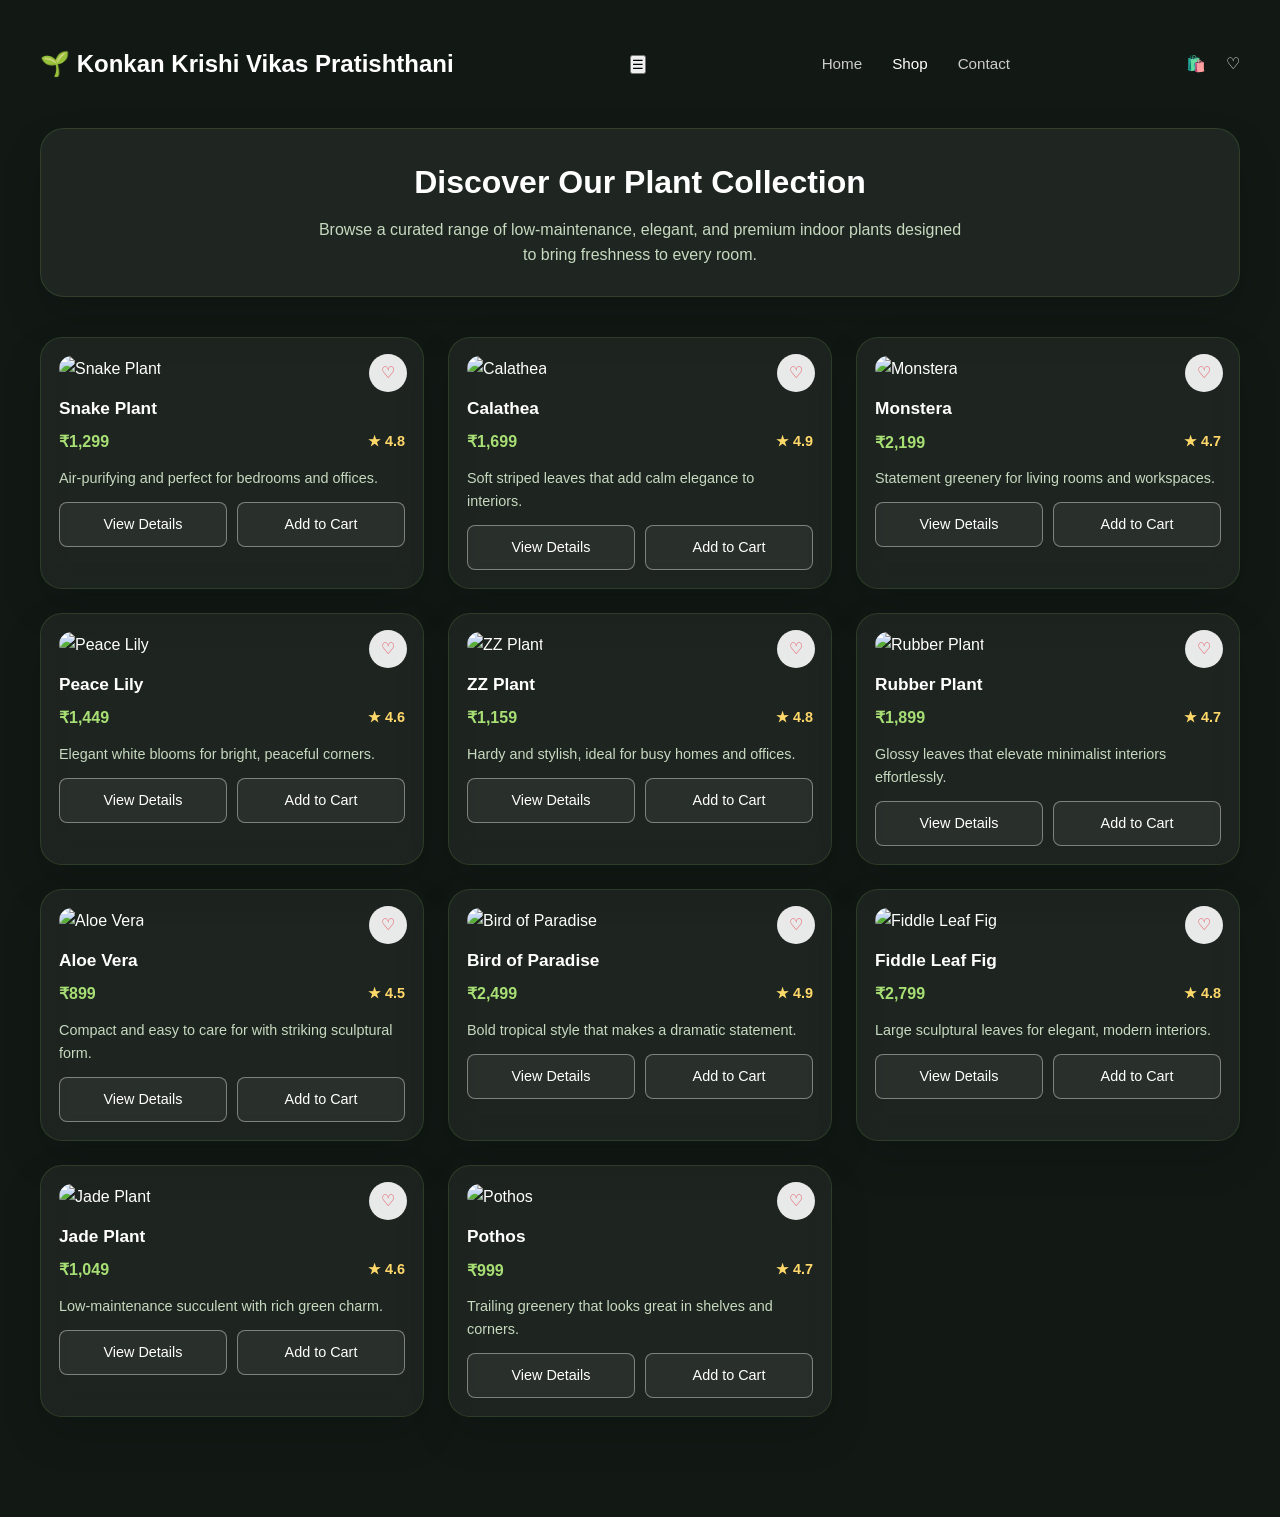
==== shop.html @ a250989b "Add files via upload" ====
<!DOCTYPE html>
<html lang="en">
<head>
  <meta charset="UTF-8" />
  <meta name="viewport" content="width=device-width, initial-scale=1.0" />
  <title>Shop - Konkan Krishi Vikas Pratishthani</title>
  <link rel="preconnect" href="https://fonts.googleapis.com" />
  <link rel="preconnect" href="https://fonts.gstatic.com" crossorigin />
  <link href="https://fonts.googleapis.com/css2?family=Poppins:wght@400;500;600;700&display=swap" rel="stylesheet" />
  <link rel="stylesheet" href="style.css" />
  <style>
    .shop-page {
      padding: 20px 0 60px;
    }

    .shop-hero {
      margin: 20px 0 40px;
      padding: 28px;
      border-radius: 24px;
      background: rgba(255, 255, 255, 0.06);
      border: 1px solid rgba(136, 192, 87, 0.16);
      box-shadow: 0 20px 40px rgba(0, 0, 0, 0.16);
      text-align: center;
    }

    .shop-hero h1 {
      font-size: 2rem;
      margin-bottom: 8px;
    }

    .shop-hero p {
      color: #c7d9bf;
      margin: 0 auto;
      max-width: 650px;
    }

    .shop-grid {
      display: grid;
      grid-template-columns: repeat(3, minmax(0, 1fr));
      gap: 24px;
    }

    .shop-card {
      background: rgba(255, 255, 255, 0.05);
      border: 1px solid rgba(136, 192, 87, 0.16);
      border-radius: 22px;
      padding: 18px;
      backdrop-filter: blur(14px);
      -webkit-backdrop-filter: blur(14px);
      box-shadow: 0 18px 40px rgba(0, 0, 0, 0.16);
      transition: transform 0.3s ease, box-shadow 0.3s ease;
      position: relative;
    }

    .shop-card:hover {
      transform: translateY(-4px);
      box-shadow: 0 24px 44px rgba(0, 0, 0, 0.22);
    }

    .shop-card img {
      width: 100%;
      height: 220px;
      object-fit: cover;
      border-radius: 16px;
      margin-bottom: 14px;
    }

    .wishlist-btn {
      position: absolute;
      top: 16px;
      right: 16px;
      border: none;
      width: 38px;
      height: 38px;
      border-radius: 50%;
      background: rgba(255,255,255,0.9);
      color: #e63946;
      font-size: 1rem;
      cursor: pointer;
      transition: transform 0.2s ease;
    }

    .wishlist-btn:hover {
      transform: scale(1.08);
    }

    .shop-card h3 {
      font-size: 1.08rem;
      margin-bottom: 6px;
    }

    .shop-card p {
      color: #c7d9bf;
      font-size: 0.9rem;
      margin-bottom: 12px;
    }

    .shop-meta {
      display: flex;
      justify-content: space-between;
      align-items: center;
      margin-bottom: 12px;
      color: #a8df74;
      font-weight: 600;
    }

    .shop-rating {
      color: #ffd86a;
      font-size: 0.9rem;
    }

    .shop-actions {
      display: flex;
      gap: 10px;
      flex-wrap: wrap;
    }

    .shop-actions .btn {
      flex: 1;
      text-align: center;
    }

    @media (max-width: 900px) {
      .shop-grid {
        grid-template-columns: repeat(2, minmax(0, 1fr));
      }
    }

    @media (max-width: 600px) {
      .shop-grid {
        grid-template-columns: 1fr;
      }

      .shop-hero {
        padding: 20px;
      }

      .shop-actions {
        flex-direction: column;
      }
    }
  </style>
</head>
<body>
  <div class="container shop-page">
    <header>
      <nav>
        <a class="logo" href="index.html">🌱 Konkan Krishi Vikas Pratishthani</a>
        <button class="menu-toggle" type="button" aria-label="Toggle navigation" aria-expanded="false">☰</button>
        <ul class="nav-links">
          <li><a href="index.html">Home</a></li>
          <li><a href="shop.html" class="active">Shop</a></li>
          <li><a href="pages/contact.html">Contact</a></li>
        </ul>
        <div class="nav-icons">
          <a class="icon-btn" href="pages/cart.html" aria-label="View cart">🛍️</a>
          <a class="icon-btn" href="pages/wishlist.html" aria-label="Wishlist">♡</a>
        </div>
      </nav>
    </header>

    <section class="shop-hero">
      <h1>Discover Our Plant Collection</h1>
      <p>Browse a curated range of low-maintenance, elegant, and premium indoor plants designed to bring freshness to every room.</p>
    </section>

    <section class="shop-grid" aria-label="Plant products">
      <article class="shop-card">
        <button class="wishlist-btn" type="button" aria-label="Add to wishlist">♡</button>
        <img src="https://images.unsplash.com/photo-1512428559087-560fa5ceab42?auto=format&fit=crop&w=600&q=80" alt="Snake Plant" />
        <h3>Snake Plant</h3>
        <div class="shop-meta">
          <span>₹1,299</span>
          <span class="shop-rating">★ 4.8</span>
        </div>
        <p>Air-purifying and perfect for bedrooms and offices.</p>
        <div class="shop-actions">
          <a class="btn" href="pages/product-details.html">View Details</a>
          <a class="btn" href="pages/cart.html">Add to Cart</a>
        </div>
      </article>

      <article class="shop-card">
        <button class="wishlist-btn" type="button" aria-label="Add to wishlist">♡</button>
        <img src="https://images.unsplash.com/photo-1485955900006-10f4d324d411?auto=format&fit=crop&w=600&q=80" alt="Calathea" />
        <h3>Calathea</h3>
        <div class="shop-meta">
          <span>₹1,699</span>
          <span class="shop-rating">★ 4.9</span>
        </div>
        <p>Soft striped leaves that add calm elegance to interiors.</p>
        <div class="shop-actions">
          <a class="btn" href="pages/product-details.html">View Details</a>
          <a class="btn" href="pages/cart.html">Add to Cart</a>
        </div>
      </article>

      <article class="shop-card">
        <button class="wishlist-btn" type="button" aria-label="Add to wishlist">♡</button>
        <img src="https://images.unsplash.com/photo-1534349762230-e0cadf78f5da?auto=format&fit=crop&w=600&q=80" alt="Monstera" />
        <h3>Monstera</h3>
        <div class="shop-meta">
          <span>₹2,199</span>
          <span class="shop-rating">★ 4.7</span>
        </div>
        <p>Statement greenery for living rooms and workspaces.</p>
        <div class="shop-actions">
          <a class="btn" href="pages/product-details.html">View Details</a>
          <a class="btn" href="pages/cart.html">Add to Cart</a>
        </div>
      </article>

      <article class="shop-card">
        <button class="wishlist-btn" type="button" aria-label="Add to wishlist">♡</button>
        <img src="https://images.unsplash.com/photo-1545241047-6083a3684587?auto=format&fit=crop&w=600&q=80" alt="Peace Lily" />
        <h3>Peace Lily</h3>
        <div class="shop-meta">
          <span>₹1,449</span>
          <span class="shop-rating">★ 4.6</span>
        </div>
        <p>Elegant white blooms for bright, peaceful corners.</p>
        <div class="shop-actions">
          <a class="btn" href="pages/product-details.html">View Details</a>
          <a class="btn" href="pages/cart.html">Add to Cart</a>
        </div>
      </article>

      <article class="shop-card">
        <button class="wishlist-btn" type="button" aria-label="Add to wishlist">♡</button>
        <img src="https://images.unsplash.com/photo-1509316975850-ff9c5deb0cd9?auto=format&fit=crop&w=600&q=80" alt="ZZ Plant" />
        <h3>ZZ Plant</h3>
        <div class="shop-meta">
          <span>₹1,159</span>
          <span class="shop-rating">★ 4.8</span>
        </div>
        <p>Hardy and stylish, ideal for busy homes and offices.</p>
        <div class="shop-actions">
          <a class="btn" href="pages/product-details.html">View Details</a>
          <a class="btn" href="pages/cart.html">Add to Cart</a>
        </div>
      </article>

      <article class="shop-card">
        <button class="wishlist-btn" type="button" aria-label="Add to wishlist">♡</button>
        <img src="https://images.unsplash.com/photo-1501004318641-b39e6451bec6?auto=format&fit=crop&w=600&q=80" alt="Rubber Plant" />
        <h3>Rubber Plant</h3>
        <div class="shop-meta">
          <span>₹1,899</span>
          <span class="shop-rating">★ 4.7</span>
        </div>
        <p>Glossy leaves that elevate minimalist interiors effortlessly.</p>
        <div class="shop-actions">
          <a class="btn" href="pages/product-details.html">View Details</a>
          <a class="btn" href="pages/cart.html">Add to Cart</a>
        </div>
      </article>

      <article class="shop-card">
        <button class="wishlist-btn" type="button" aria-label="Add to wishlist">♡</button>
        <img src="https://images.unsplash.com/photo-1463320726281-696a485928c7?auto=format&fit=crop&w=600&q=80" alt="Aloe Vera" />
        <h3>Aloe Vera</h3>
        <div class="shop-meta">
          <span>₹899</span>
          <span class="shop-rating">★ 4.5</span>
        </div>
        <p>Compact and easy to care for with striking sculptural form.</p>
        <div class="shop-actions">
          <a class="btn" href="pages/product-details.html">View Details</a>
          <a class="btn" href="pages/cart.html">Add to Cart</a>
        </div>
      </article>

      <article class="shop-card">
        <button class="wishlist-btn" type="button" aria-label="Add to wishlist">♡</button>
        <img src="https://images.unsplash.com/photo-1494526585095-c41746248156?auto=format&fit=crop&w=600&q=80" alt="Bird of Paradise" />
        <h3>Bird of Paradise</h3>
        <div class="shop-meta">
          <span>₹2,499</span>
          <span class="shop-rating">★ 4.9</span>
        </div>
        <p>Bold tropical style that makes a dramatic statement.</p>
        <div class="shop-actions">
          <a class="btn" href="pages/product-details.html">View Details</a>
          <a class="btn" href="pages/cart.html">Add to Cart</a>
        </div>
      </article>

      <article class="shop-card">
        <button class="wishlist-btn" type="button" aria-label="Add to wishlist">♡</button>
        <img src="https://images.unsplash.com/photo-1466692476868-aef1dfb1e735?auto=format&fit=crop&w=600&q=80" alt="Fiddle Leaf Fig" />
        <h3>Fiddle Leaf Fig</h3>
        <div class="shop-meta">
          <span>₹2,799</span>
          <span class="shop-rating">★ 4.8</span>
        </div>
        <p>Large sculptural leaves for elegant, modern interiors.</p>
        <div class="shop-actions">
          <a class="btn" href="pages/product-details.html">View Details</a>
          <a class="btn" href="pages/cart.html">Add to Cart</a>
        </div>
      </article>

      <article class="shop-card">
        <button class="wishlist-btn" type="button" aria-label="Add to wishlist">♡</button>
        <img src="https://images.unsplash.com/photo-1446071103084-c257b5f70672?auto=format&fit=crop&w=600&q=80" alt="Jade Plant" />
        <h3>Jade Plant</h3>
        <div class="shop-meta">
          <span>₹1,049</span>
          <span class="shop-rating">★ 4.6</span>
        </div>
        <p>Low-maintenance succulent with rich green charm.</p>
        <div class="shop-actions">
          <a class="btn" href="pages/product-details.html">View Details</a>
          <a class="btn" href="pages/cart.html">Add to Cart</a>
        </div>
      </article>

      <article class="shop-card">
        <button class="wishlist-btn" type="button" aria-label="Add to wishlist">♡</button>
        <img src="https://images.unsplash.com/photo-1463320726281-696a485928c7?auto=format&fit=crop&w=600&q=80" alt="Pothos" />
        <h3>Pothos</h3>
        <div class="shop-meta">
          <span>₹999</span>
          <span class="shop-rating">★ 4.7</span>
        </div>
        <p>Trailing greenery that looks great in shelves and corners.</p>
        <div class="shop-actions">
          <a class="btn" href="pages/product-details.html">View Details</a>
          <a class="btn" href="pages/cart.html">Add to Cart</a>
        </div>
      </article>
    </section>
  </div>

  <script src="script.js"></script>
</body>
</html>
---- style.css ----
/* RESET & BASE STYLES */
* {
  margin: 0;
  padding: 0;
  box-sizing: border-box;
  font-family: 'Segoe UI', Tahoma, Geneva, Verdana, sans-serif;
}

body {
  background-color: #121915;
  color: #ffffff;
  line-height: 1.6;
  padding-bottom: 40px;
  overflow-x: hidden;
}

a {
  color: inherit;
  text-decoration: none;
}

ul {
  list-style: none;
}

.container {
  max-width: 1200px;
  margin: 0 auto;
  padding: 0 20px;
}

/* REUSABLE UI COMPONENTS */
.btn {
  display: inline-block;
  padding: 10px 24px;
  border-radius: 8px;
  border: 1px solid rgba(255, 255, 255, 0.4);
  background: rgba(255, 255, 255, 0.05);
  color: #fff;
  cursor: pointer;
  transition: all 0.3s ease;
  font-size: 0.9rem;
}

.btn:hover {
  background: rgba(255, 255, 255, 0.2);
}

.btn-icon {
  padding: 10px 14px;
}

/* GLASSMORPHISM CARD */
.glass-card {
  background: rgba(255, 255, 255, 0.04);
  border: 1px solid rgba(255, 255, 255, 0.12);
  backdrop-filter: blur(12px);
  -webkit-backdrop-filter: blur(12px);
  border-radius: 20px;
  padding: 24px;
}

/* SECTION TITLES WITH ACCENTS */
.section-title {
  text-align: center;
  font-size: 2rem;
  margin: 80px 0 40px 0;
  position: relative;
  display: flex;
  align-items: center;
  justify-content: center;
}

.section-title::before, 
.section-title::after {
  content: '';
  display: inline-block;
  width: 12px;
  height: 24px;
  border: 2px solid #88c057;
  margin: 0 12px;
}

.section-title::before {
  border-right: none;
  border-bottom: none;
}

.section-title::after {
  border-left: none;
  border-top: none;
}

/* HEADER / NAVBAR */
header {
  padding: 25px 0;
}

nav {
  display: flex;
  justify-content: space-between;
  align-items: center;
}

.logo {
  display: flex;
  align-items: center;
  gap: 10px;
  font-size: 1.5rem;
  font-weight: 700;
}

.nav-links {
  display: flex;
  gap: 30px;
  font-size: 0.95rem;
  color: #ccc;
}

.nav-links a.active, 
.nav-links a:hover {
  color: #fff;
}

.nav-icons {
  display: flex;
  gap: 20px;
  align-items: center;
  cursor: pointer;
}

/* HERO SECTION */
.hero {
  display: grid;
  grid-template-columns: 1fr 1fr;
  gap: 40px;
  align-items: center;
  min-height: 500px;
  position: relative;
  margin-top: 20px;
}

.hero-content h1 {
  font-size: 3.5rem;
  font-weight: 600;
  line-height: 1.1;
  margin-bottom: 15px;
}

.hero-content p {
  color: #aaa;
  margin-bottom: 30px;
  max-width: 450px;
  font-size: 0.9rem;
}

.hero-buttons {
  display: flex;
  gap: 15px;
  align-items: center;
}

.review-badge {
  display: flex;
  align-items: center;
  gap: 12px;
  margin-top: 40px;
  max-width: 280px;
}

.review-badge img {
  width: 40px;
  height: 40px;
  border-radius: 50%;
  object-fit: cover;
}

.review-badge .stars {
  color: #f1c40f;
  font-size: 0.8rem;
}

.hero-card {
  position: relative;
  text-align: center;
}

.hero-card img {
  width: 80%;
  max-width: 320px;
  margin-top: -60px;
}

.hero-card-tag {
  color: #aaa;
  font-size: 0.8rem;
}

.hero-card h3 {
  margin: 5px 0 15px 0;
}

/* TRENDY PLANTS SECTION */
.trendy-grid {
  display: flex;
  flex-direction: column;
  gap: 30px;
}

.trendy-card {
  display: grid;
  grid-template-columns: 1fr 1fr;
  align-items: center;
  position: relative;
  overflow: hidden;
}

.trendy-card img {
  width: 100%;
  max-width: 300px;
  margin: 0 auto;
}

.trendy-details h3 {
  font-size: 1.5rem;
  margin-bottom: 10px;
}

.trendy-details p {
  color: #aaa;
  font-size: 0.85rem;
  margin-bottom: 20px;
}

.price {
  font-size: 1.2rem;
  font-weight: 600;
  margin-bottom: 15px;
}

.action-row {
  display: flex;
  gap: 10px;
}

/* GRID LAYOUT FOR TOP SELLING & REVIEWS */
.grid-3 {
  display: grid;
  grid-template-columns: repeat(3, 1fr);
  gap: 30px;
}

.plant-card {
  text-align: center;
  position: relative;
}

.plant-card img {
  height: 200px;
  object-fit: contain;
  margin-bottom: 15px;
}

.plant-card h4 {
  margin-bottom: 5px;
}

.plant-card p {
  color: #aaa;
  font-size: 0.8rem;
  margin-bottom: 15px;
}

.plant-card-footer {
  display: flex;
  justify-content: space-between;
  align-items: center;
  margin-top: 10px;
}

/* REVIEWS SECTION */
.review-card {
  display: flex;
  flex-direction: column;
  gap: 15px;
}

.reviewer {
  display: flex;
  align-items: center;
  gap: 15px;
}

.reviewer img {
  width: 50px;
  height: 50px;
  border-radius: 50%;
  object-fit: cover;
}

.reviewer-info h4 {
  font-size: 1rem;
}

.reviewer-info .stars {
  color: #f1c40f;
  font-size: 0.75rem;
}

.review-card p {
  color: #aaa;
  font-size: 0.85rem;
}

/* BEST O2 SECTION */
.o2-card {
  display: grid;
  grid-template-columns: 1fr 1fr;
  align-items: center;
  gap: 30px;
  margin-top: 40px;
}

.o2-card img {
  width: 100%;
  max-width: 380px;
  margin: 0 auto;
}

/* FOOTER */
footer {
  margin-top: 100px;
  padding-top: 40px;
  border-top: 1px solid rgba(255, 255, 255, 0.05);
}

.footer-grid {
  display: grid;
  grid-template-columns: 2fr 1fr 2fr;
  gap: 40px;
}

.footer-col p {
  color: #aaa;
  font-size: 0.85rem;
  margin-top: 15px;
}

.footer-links h4, 
.footer-subscribe h4 {
  margin-bottom: 15px;
}

.footer-links ul {
  display: flex;
  flex-direction: column;
  gap: 10px;
  font-size: 0.85rem;
  color: #aaa;
}

.subscribe-box {
  display: flex;
  margin-top: 15px;
}

.subscribe-box input {
  background: transparent;
  border: 1px solid rgba(255, 255, 255, 0.3);
  padding: 10px 15px;
  border-radius: 6px 0 0 6px;
  color: #fff;
  outline: none;
  width: 100%;
}

.subscribe-box button {
  background: #fff;
  color: #121915;
  border: none;
  padding: 10px 20px;
  border-radius: 0 6px 6px 0;
  cursor: pointer;
  font-weight: 600;
}

.footer-bottom {
  display: flex;
  justify-content: space-between;
  margin-top: 40px;
  font-size: 0.8rem;
  color: #777;
}

.social-links span {
  margin-right: 15px;
  cursor: pointer;
}

/* RESPONSIVE MEDIA QUERIES */
@media (max-width: 900px) {
  .hero, 
  .trendy-card, 
  .o2-card, 
  .footer-grid {
    grid-template-columns: 1fr;
  }
  
  .grid-3 {
    grid-template-columns: repeat(2, 1fr);
  }
  
  .nav-links {
    display: none;
  }
}

@media (max-width: 600px) {
  .container {
    padding: 0 16px;
  }

  header {
    padding: 18px 0;
  }

  nav {
    flex-wrap: wrap;
    gap: 12px;
  }

  .nav-icons {
    margin-left: auto;
  }

  .hero {
    gap: 24px;
    min-height: auto;
    margin-top: 10px;
  }

  .hero-content h1 {
    font-size: 2.2rem;
  }

  .hero-content p {
    max-width: none;
  }

  .hero-buttons,
  .action-row {
    flex-direction: column;
    align-items: stretch;
  }

  .btn {
    width: 100%;
    text-align: center;
  }

  .review-badge {
    max-width: none;
    margin-top: 24px;
  }

  .hero-card img {
    width: 100%;
    max-width: 240px;
    margin-top: 0;
  }

  .section-title {
    font-size: 1.5rem;
    margin: 50px 0 24px;
    flex-wrap: wrap;
    gap: 8px;
  }

  .section-title::before,
  .section-title::after {
    width: 10px;
    height: 18px;
  }

  .grid-3 {
    grid-template-columns: 1fr;
    gap: 20px;
  }

  .plant-card img {
    height: auto;
    max-height: 200px;
  }

  .trendy-card {
    padding: 20px;
  }

  .trendy-card img {
    max-width: 100%;
  }

  .o2-card {
    padding: 20px;
    gap: 20px;
  }

  .footer-grid {
    gap: 24px;
  }

  .subscribe-box {
    flex-direction: column;
  }

  .subscribe-box input,
  .subscribe-box button {
    border-radius: 6px;
  }

  .subscribe-box button {
    margin-top: 10px;
  }

  .footer-bottom {
    flex-direction: column;
    gap: 10px;
    align-items: flex-start;
  }
}
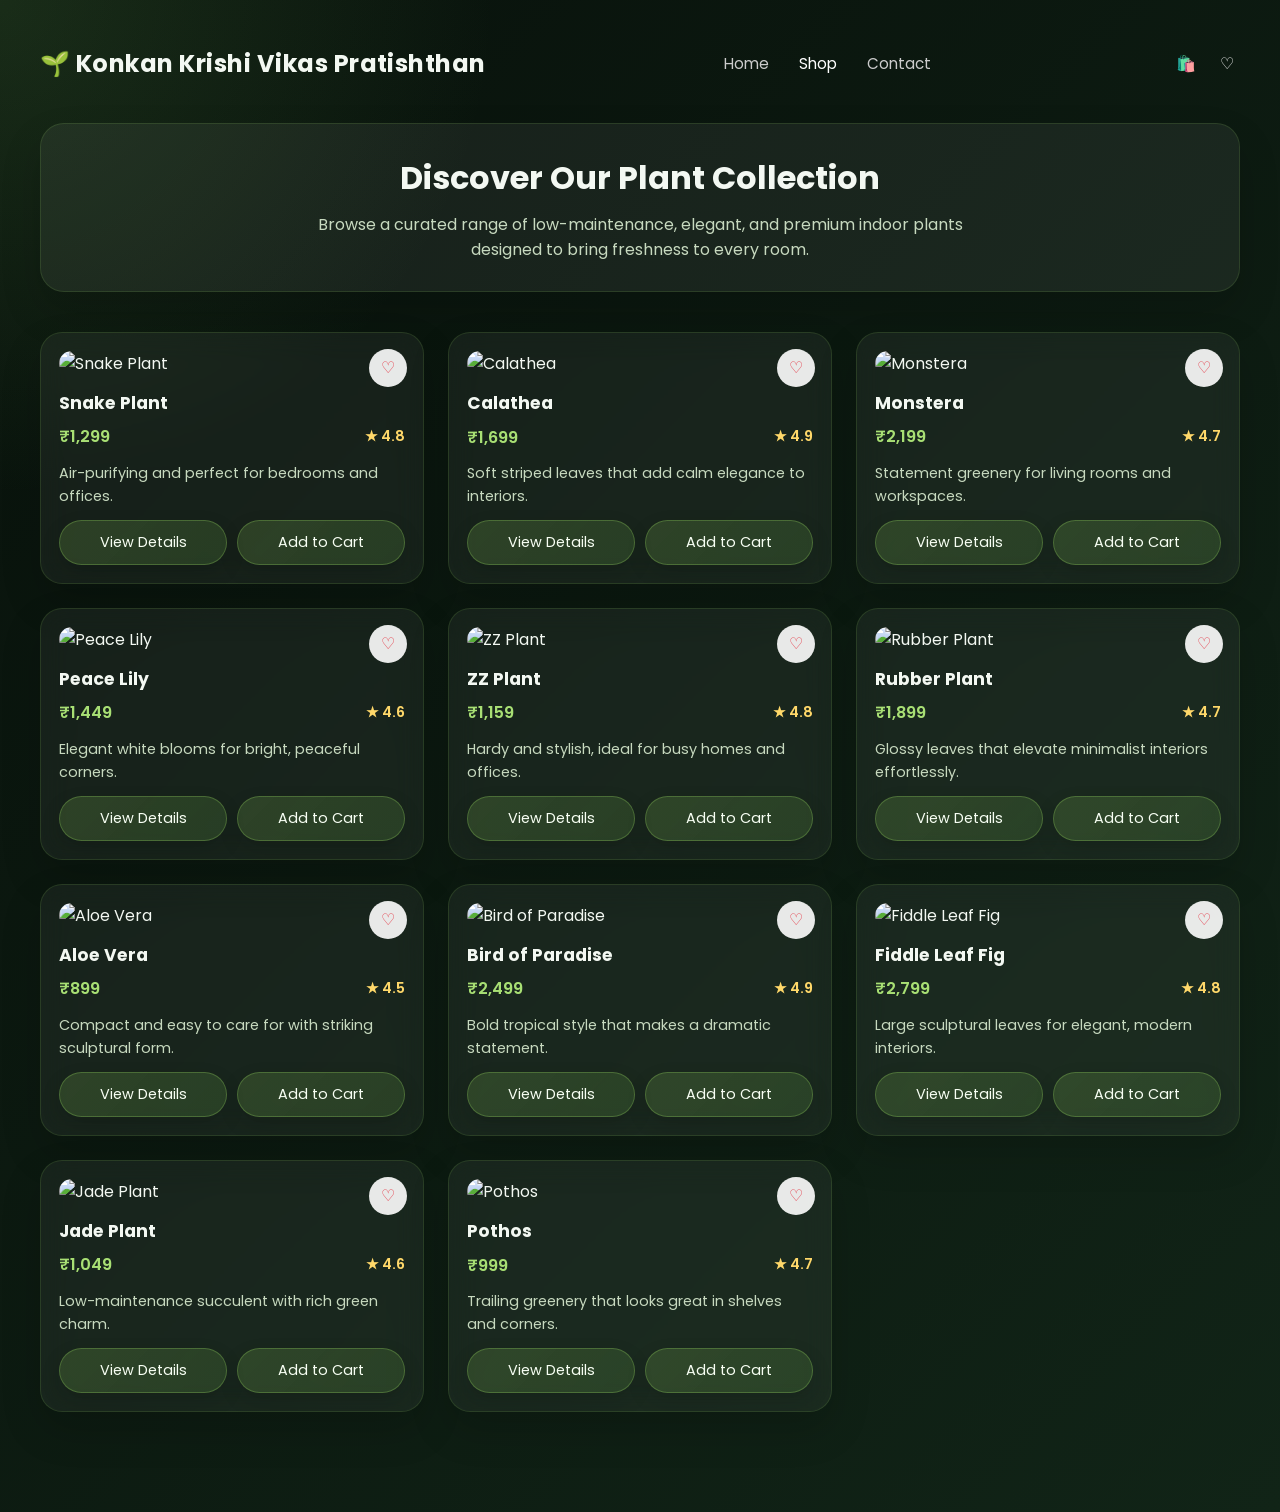
==== commit e0d80f16: "changed organization name Pratishthan" ====
--- a/shop.html
+++ b/shop.html
@@ -3,7 +3,7 @@
 <head>
   <meta charset="UTF-8" />
   <meta name="viewport" content="width=device-width, initial-scale=1.0" />
-  <title>Shop - Konkan Krishi Vikas Pratishthani</title>
+  <title>Shop - Konkan Krishi Vikas Pratishthan</title>
   <link rel="preconnect" href="https://fonts.googleapis.com" />
   <link rel="preconnect" href="https://fonts.gstatic.com" crossorigin />
   <link href="https://fonts.googleapis.com/css2?family=Poppins:wght@400;500;600;700&display=swap" rel="stylesheet" />
@@ -145,7 +145,7 @@
   <div class="container shop-page">
     <header>
       <nav>
-        <a class="logo" href="index.html">🌱 Konkan Krishi Vikas Pratishthani</a>
+        <a class="logo" href="index.html">🌱 Konkan Krishi Vikas Pratishthan</a>
         <button class="menu-toggle" type="button" aria-label="Toggle navigation" aria-expanded="false">☰</button>
         <ul class="nav-links">
           <li><a href="index.html">Home</a></li>
--- a/style.css
+++ b/style.css
@@ -3,12 +3,19 @@
   margin: 0;
   padding: 0;
   box-sizing: border-box;
-  font-family: 'Segoe UI', Tahoma, Geneva, Verdana, sans-serif;
+  font-family: 'Poppins', 'Segoe UI', Tahoma, Geneva, Verdana, sans-serif;
+}
+
+html {
+  scroll-behavior: smooth;
+  scroll-padding-top: 90px;
 }
 
 body {
-  background-color: #121915;
-  color: #ffffff;
+  background:
+    radial-gradient(circle at top left, rgba(104, 170, 85, 0.18), transparent 25%),
+    linear-gradient(135deg, #08110b 0%, #112417 100%);
+  color: #f3f8f2;
   line-height: 1.6;
   padding-bottom: 40px;
   overflow-x: hidden;
@@ -33,17 +40,20 @@
 .btn {
   display: inline-block;
   padding: 10px 24px;
-  border-radius: 8px;
-  border: 1px solid rgba(255, 255, 255, 0.4);
-  background: rgba(255, 255, 255, 0.05);
-  color: #fff;
+  border-radius: 999px;
+  border: 1px solid rgba(136, 192, 87, 0.35);
+  background: linear-gradient(135deg, rgba(136, 192, 87, 0.2), rgba(82, 129, 62, 0.28));
+  color: #f8fff4;
   cursor: pointer;
   transition: all 0.3s ease;
   font-size: 0.9rem;
+  box-shadow: 0 8px 20px rgba(0, 0, 0, 0.14);
 }
 
 .btn:hover {
-  background: rgba(255, 255, 255, 0.2);
+  transform: translateY(-2px);
+  box-shadow: 0 12px 24px rgba(48, 88, 41, 0.24);
+  background: linear-gradient(135deg, rgba(136, 192, 87, 0.33), rgba(82, 129, 62, 0.38));
 }
 
 .btn-icon {
@@ -52,12 +62,19 @@
 
 /* GLASSMORPHISM CARD */
 .glass-card {
-  background: rgba(255, 255, 255, 0.04);
-  border: 1px solid rgba(255, 255, 255, 0.12);
-  backdrop-filter: blur(12px);
-  -webkit-backdrop-filter: blur(12px);
-  border-radius: 20px;
+  background: rgba(255, 255, 255, 0.05);
+  border: 1px solid rgba(136, 192, 87, 0.16);
+  backdrop-filter: blur(14px);
+  -webkit-backdrop-filter: blur(14px);
+  border-radius: 22px;
   padding: 24px;
+  box-shadow: 0 18px 40px rgba(0, 0, 0, 0.16);
+  transition: transform 0.3s ease, box-shadow 0.3s ease;
+}
+
+.glass-card:hover {
+  transform: translateY(-4px);
+  box-shadow: 0 24px 44px rgba(0, 0, 0, 0.22);
 }
 
 /* SECTION TITLES WITH ACCENTS */
@@ -93,13 +110,84 @@
 
 /* HEADER / NAVBAR */
 header {
-  padding: 25px 0;
+  padding: 25px 0 20px;
+  overflow: visible;
 }
 
 nav {
   display: flex;
   justify-content: space-between;
   align-items: center;
+  overflow: visible;
+  gap: 12px;
+}
+
+.icon-btn,
+.menu-toggle {
+  background: transparent;
+  border: none;
+  color: #fff;
+  font-size: 1rem;
+  cursor: pointer;
+  padding: 6px;
+  transition: transform 0.2s ease, color 0.2s ease;
+}
+
+.icon-btn:hover,
+.menu-toggle:hover {
+  transform: scale(1.08);
+  color: #8fd469;
+}
+
+.menu-toggle {
+  display: none;
+  align-items: center;
+  justify-content: center;
+  border: 1px solid rgba(255,255,255,0.2);
+  border-radius: 8px;
+  width: 40px;
+  height: 40px;
+  margin-right: auto;
+}
+
+.search-panel {
+  display: none;
+  margin-top: 12px;
+  justify-content: flex-end;
+  align-items: center;
+  gap: 10px;
+  flex-wrap: wrap;
+}
+
+.search-panel.active {
+  display: flex;
+}
+
+.search-panel input {
+  width: min(280px, 100%);
+  padding: 10px 14px;
+  border-radius: 999px;
+  border: 1px solid rgba(136, 192, 87, 0.25);
+  background: rgba(255, 255, 255, 0.08);
+  color: #fff;
+  outline: none;
+  box-shadow: inset 0 0 0 1px rgba(255,255,255,0.04);
+}
+
+.search-panel input::placeholder {
+  color: #bcbcbc;
+}
+
+.search-status {
+  color: #c7d9bf;
+  font-size: 0.85rem;
+  margin-left: 6px;
+}
+
+.form-message {
+  margin-top: 10px;
+  color: #a8df74;
+  font-size: 0.85rem;
 }
 
 .logo {
@@ -108,6 +196,7 @@
   gap: 10px;
   font-size: 1.5rem;
   font-weight: 700;
+  letter-spacing: 0.02em;
 }
 
 .nav-links {
@@ -115,18 +204,61 @@
   gap: 30px;
   font-size: 0.95rem;
   color: #ccc;
+  align-items: center;
+  overflow: visible;
 }
 
 .nav-links a.active, 
-.nav-links a:hover {
+.nav-links a:hover,
+.dropdown-toggle:hover {
   color: #fff;
 }
 
+.dropdown {
+  position: relative;
+  z-index: 1000;
+  overflow: visible;
+}
+
+.dropdown-toggle {
+  background: transparent;
+  border: none;
+  color: inherit;
+  font: inherit;
+  cursor: pointer;
+  padding: 0;
+}
+
+.dropdown-menu {
+  position: absolute;
+  top: calc(100% + 10px);
+  left: 0;
+  display: none;
+  flex-direction: column;
+  gap: 10px;
+  min-width: 150px;
+  padding: 12px;
+  background: rgba(18, 25, 21, 0.95);
+  border: 1px solid rgba(255,255,255,0.12);
+  border-radius: 10px;
+  box-shadow: 0 8px 24px rgba(0,0,0,0.25);
+  z-index: 9999;
+}
+
+.dropdown:hover .dropdown-menu,
+.dropdown:focus-within .dropdown-menu,
+.dropdown.active .dropdown-menu {
+  display: flex;
+}
+
 .nav-icons {
   display: flex;
-  gap: 20px;
-  align-items: center;
-  cursor: pointer;
+  gap: 12px;
+  align-items: center;
+}
+
+.hidden {
+  display: none !important;
 }
 
 /* HERO SECTION */
@@ -142,16 +274,17 @@
 
 .hero-content h1 {
   font-size: 3.5rem;
-  font-weight: 600;
+  font-weight: 700;
   line-height: 1.1;
   margin-bottom: 15px;
+  letter-spacing: -0.02em;
 }
 
 .hero-content p {
-  color: #aaa;
+  color: #c9d9c2;
   margin-bottom: 30px;
   max-width: 450px;
-  font-size: 0.9rem;
+  font-size: 0.95rem;
 }
 
 .hero-buttons {
@@ -165,7 +298,7 @@
   align-items: center;
   gap: 12px;
   margin-top: 40px;
-  max-width: 280px;
+  max-width: 300px;
 }
 
 .review-badge img {
@@ -176,23 +309,25 @@
 }
 
 .review-badge .stars {
-  color: #f1c40f;
+  color: #ffd86a;
   font-size: 0.8rem;
 }
 
 .hero-card {
   position: relative;
   text-align: center;
+  padding-top: 34px;
 }
 
 .hero-card img {
   width: 80%;
   max-width: 320px;
   margin-top: -60px;
+  border-radius: 16px;
 }
 
 .hero-card-tag {
-  color: #aaa;
+  color: #b6cbb0;
   font-size: 0.8rem;
 }
 
@@ -227,15 +362,16 @@
 }
 
 .trendy-details p {
-  color: #aaa;
-  font-size: 0.85rem;
+  color: #c8d8c0;
+  font-size: 0.9rem;
   margin-bottom: 20px;
 }
 
 .price {
   font-size: 1.2rem;
-  font-weight: 600;
+  font-weight: 700;
   margin-bottom: 15px;
+  color: #a8df74;
 }
 
 .action-row {
@@ -266,8 +402,8 @@
 }
 
 .plant-card p {
-  color: #aaa;
-  font-size: 0.8rem;
+  color: #c7d9bf;
+  font-size: 0.85rem;
   margin-bottom: 15px;
 }
 
@@ -308,8 +444,27 @@
 }
 
 .review-card p {
-  color: #aaa;
-  font-size: 0.85rem;
+  color: #c8d8c0;
+  font-size: 0.9rem;
+}
+
+/* MORE SECTION */
+.more-card {
+  margin-top: 40px;
+  display: flex;
+  justify-content: space-between;
+  align-items: center;
+  gap: 20px;
+}
+
+.more-card h3 {
+  margin-bottom: 8px;
+  font-size: 1.25rem;
+}
+
+.more-card p {
+  color: #c8d8c0;
+  max-width: 600px;
 }
 
 /* BEST O2 SECTION */
@@ -341,8 +496,8 @@
 }
 
 .footer-col p {
-  color: #aaa;
-  font-size: 0.85rem;
+  color: #c7d9bf;
+  font-size: 0.9rem;
   margin-top: 15px;
 }
 
@@ -355,8 +510,8 @@
   display: flex;
   flex-direction: column;
   gap: 10px;
-  font-size: 0.85rem;
-  color: #aaa;
+  font-size: 0.9rem;
+  color: #c7d9bf;
 }
 
 .subscribe-box {
@@ -375,13 +530,18 @@
 }
 
 .subscribe-box button {
-  background: #fff;
-  color: #121915;
+  background: linear-gradient(135deg, #8fd469, #66a845);
+  color: #08110b;
   border: none;
   padding: 10px 20px;
   border-radius: 0 6px 6px 0;
   cursor: pointer;
-  font-weight: 600;
+  font-weight: 700;
+  transition: transform 0.2s ease;
+}
+
+.subscribe-box button:hover {
+  transform: translateY(-1px);
 }
 
 .footer-bottom {
@@ -398,6 +558,34 @@
 }
 
 /* RESPONSIVE MEDIA QUERIES */
+@media (max-width: 1024px) {
+  .hero {
+    grid-template-columns: 1fr;
+    gap: 24px;
+    text-align: center;
+  }
+
+  .hero-content p {
+    margin: 0 auto 30px;
+  }
+
+  .hero-buttons {
+    justify-content: center;
+  }
+
+  .review-badge {
+    margin: 24px auto 0;
+  }
+
+  .hero-card img {
+    margin-top: 0;
+  }
+
+  .grid-3 {
+    grid-template-columns: repeat(2, 1fr);
+  }
+}
+
 @media (max-width: 900px) {
   .hero, 
   .trendy-card, 
@@ -405,13 +593,73 @@
   .footer-grid {
     grid-template-columns: 1fr;
   }
-  
-  .grid-3 {
-    grid-template-columns: repeat(2, 1fr);
-  }
-  
+
+  nav {
+    position: relative;
+    flex-wrap: wrap;
+    gap: 12px;
+  }
+
+  .menu-toggle {
+    display: inline-flex;
+    margin-right: 8px;
+  }
+
   .nav-links {
+    position: absolute;
+    top: calc(100% + 10px);
+    left: 0;
+    right: 0;
     display: none;
+    flex-direction: column;
+    align-items: flex-start;
+    gap: 12px;
+    padding: 16px;
+    background: rgba(18, 25, 21, 0.98);
+    border: 1px solid rgba(255,255,255,0.12);
+    border-radius: 12px;
+    box-shadow: 0 8px 24px rgba(0,0,0,0.25);
+    z-index: 2000;
+  }
+
+  .nav-links.active {
+    display: flex;
+  }
+
+  .nav-icons {
+    margin-left: auto;
+  }
+
+  .dropdown-menu {
+    position: static;
+    display: none;
+    margin-top: 8px;
+    min-width: 100%;
+  }
+
+  .dropdown.active .dropdown-menu {
+    display: flex;
+  }
+}
+
+@media (max-width: 768px) {
+  .trendy-card {
+    grid-template-columns: 1fr;
+    padding: 20px;
+  }
+
+  .trendy-card img {
+    max-width: 100%;
+  }
+
+  .o2-card {
+    padding: 20px;
+    gap: 20px;
+  }
+
+  .more-card {
+    flex-direction: column;
+    align-items: flex-start;
   }
 }
 
@@ -424,13 +672,16 @@
     padding: 18px 0;
   }
 
-  nav {
-    flex-wrap: wrap;
-    gap: 12px;
-  }
-
   .nav-icons {
     margin-left: auto;
+  }
+
+  .search-panel {
+    justify-content: flex-start;
+  }
+
+  .search-panel input {
+    width: 100%;
   }
 
   .hero {
@@ -492,17 +743,13 @@
     max-height: 200px;
   }
 
-  .trendy-card {
-    padding: 20px;
-  }
-
-  .trendy-card img {
-    max-width: 100%;
-  }
-
-  .o2-card {
-    padding: 20px;
-    gap: 20px;
+  .dropdown {
+    width: 100%;
+  }
+
+  .dropdown-toggle {
+    width: 100%;
+    text-align: left;
   }
 
   .footer-grid {
